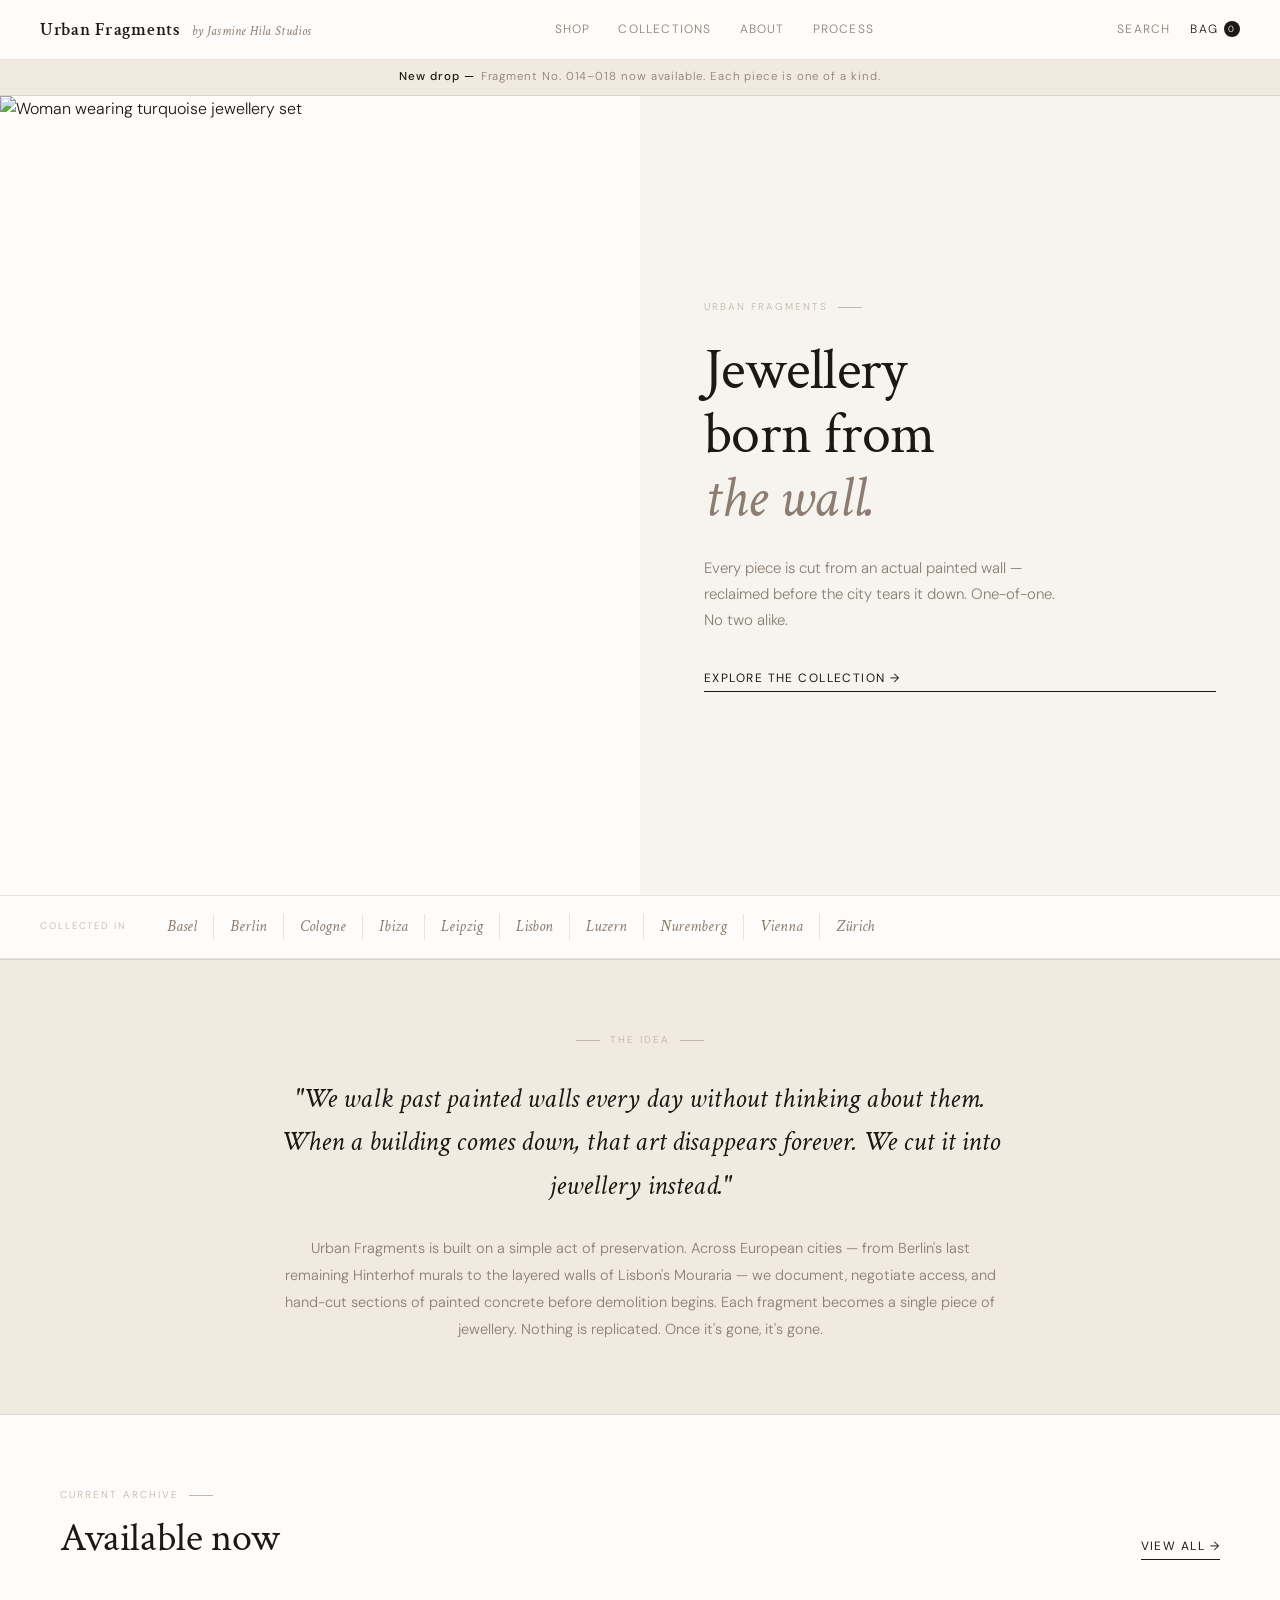
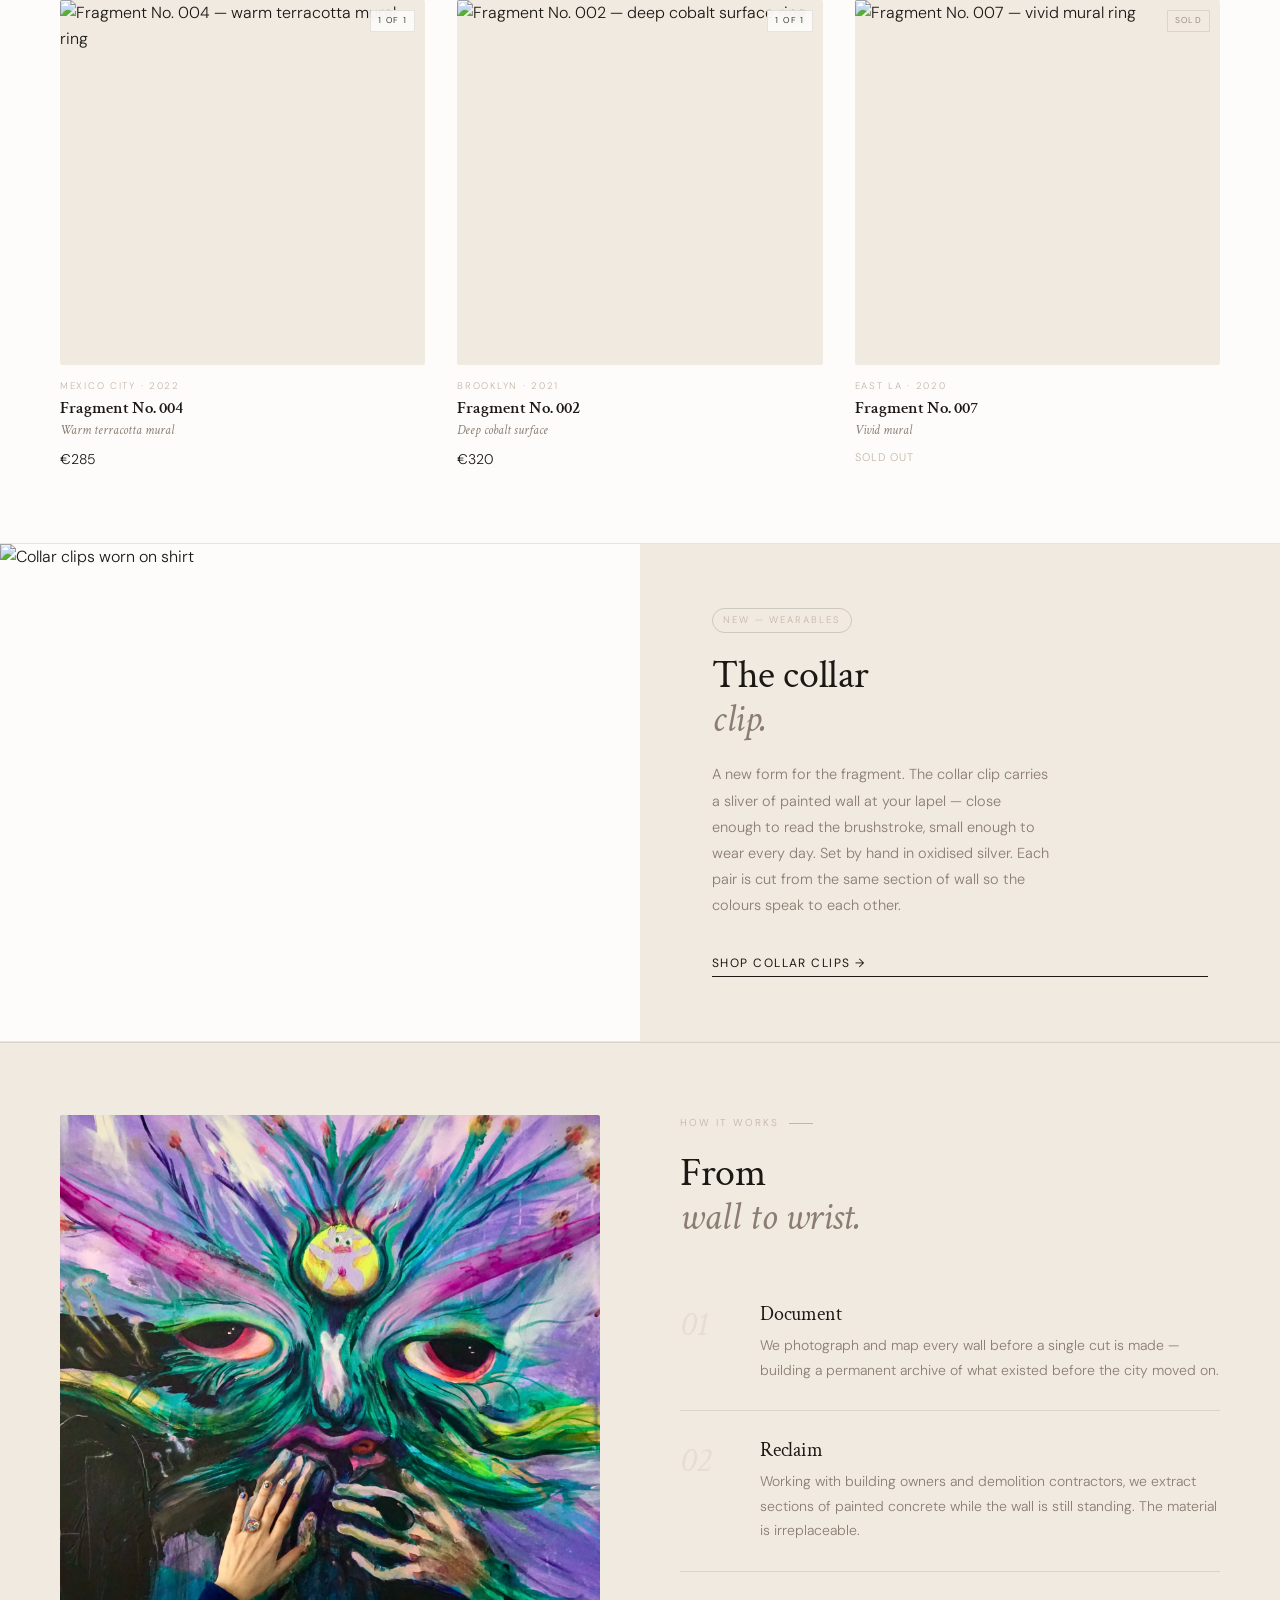
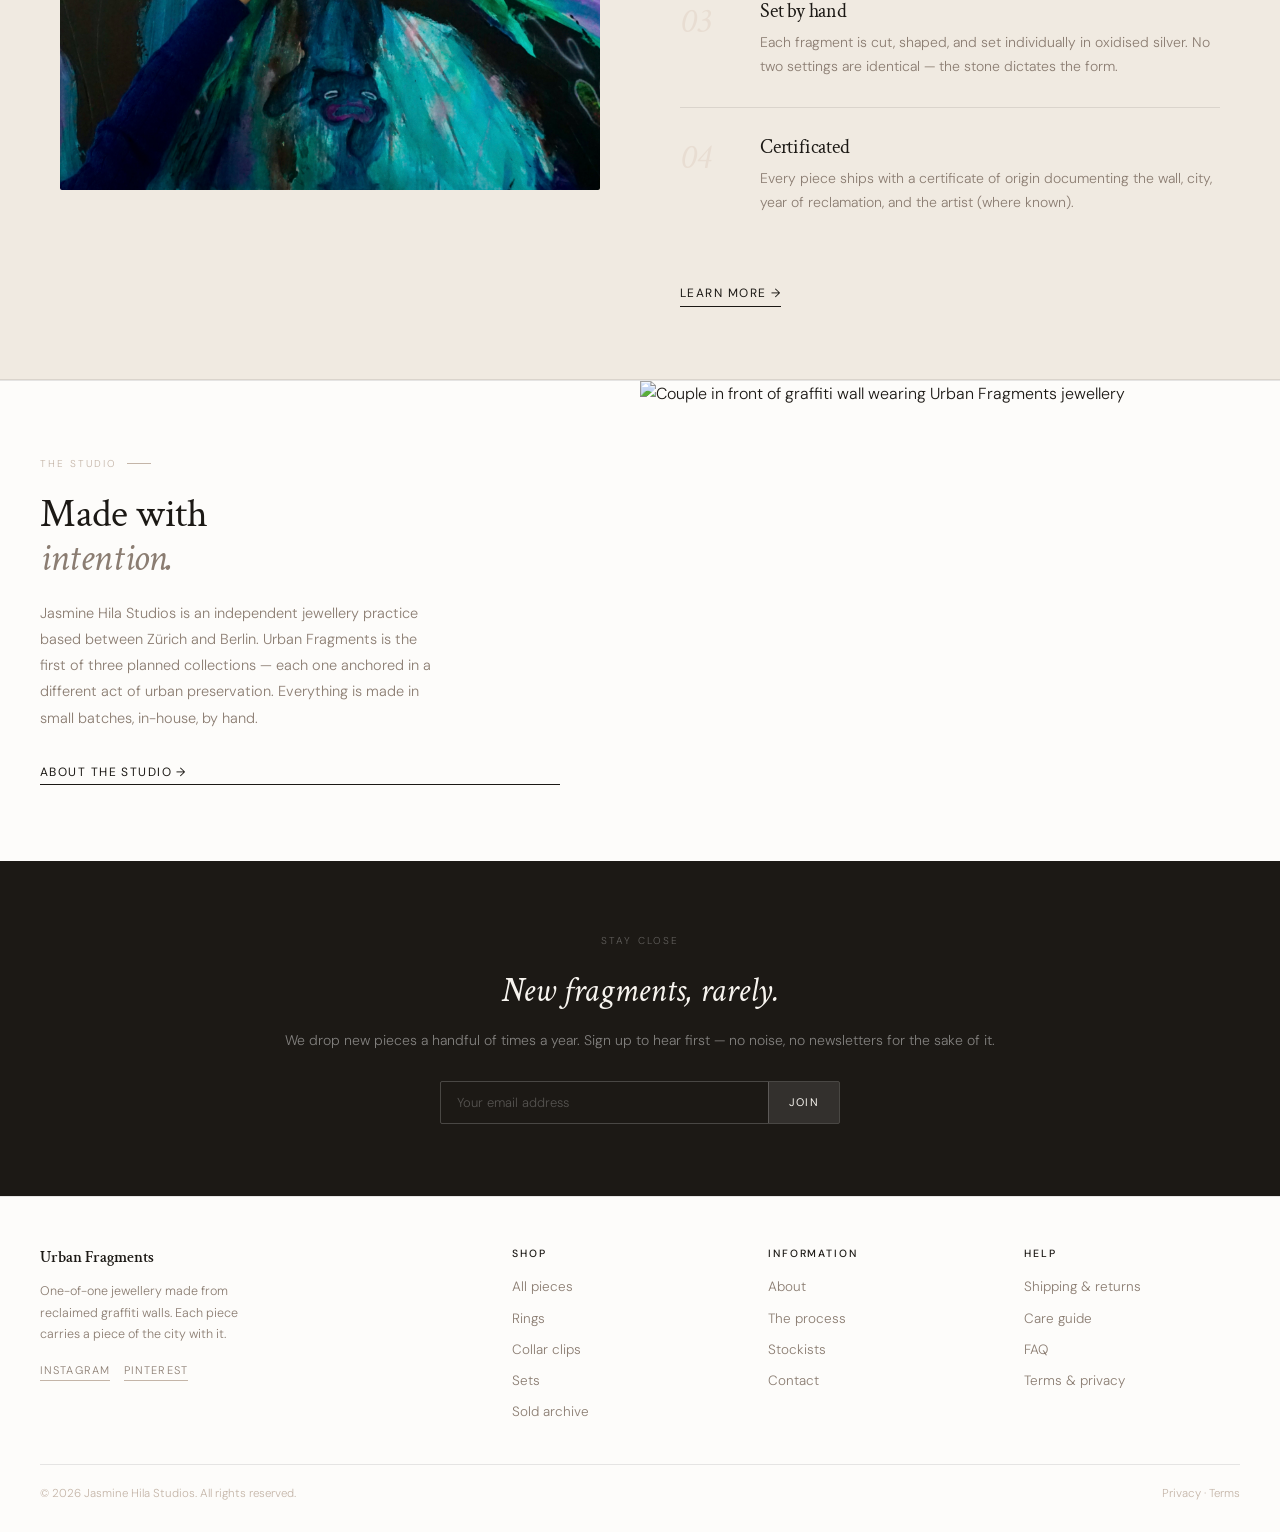
==== designs/index.html @ 94d18bbc "Add Urban Fragments website designs Complete static HTML design mockups for all pages: - index.html " ====
<!DOCTYPE html>
<html lang="en">
<head>
  <meta charset="UTF-8">
  <meta name="viewport" content="width=device-width, initial-scale=1.0">
  <title>Urban Fragments — One-of-one jewellery from reclaimed graffiti walls</title>
  <link rel="stylesheet" href="assets/styles.css">
  <style>
    /* ── HERO: page-specific layout ── */
    .home-hero {
      display: grid;
      grid-template-columns: 1fr 1fr;
      height: calc(100vh - 96px);
      max-height: 800px;
      min-height: 500px;
      border-bottom: 1px solid var(--line);
    }
    .home-hero-img {
      position: relative;
      overflow: hidden;
    }
    .home-hero-img img {
      width: 100%; height: 100%;
      object-fit: cover;
      object-position: center top;
      display: block;
    }
    .home-hero-caption {
      position: absolute;
      bottom: 20px; left: 20px;
      font-size: 10px; letter-spacing: 0.18em; text-transform: uppercase;
      color: rgba(253,252,250,0.7);
      font-family: var(--font-sans);
    }
    .home-hero-text {
      display: flex;
      flex-direction: column;
      justify-content: center;
      padding: 56px 64px;
      background: var(--paper);
    }
    .home-hero-text .label {
      margin-bottom: 24px;
    }
    .home-hero-text h1 {
      margin-bottom: 24px;
    }
    .home-hero-text p {
      font-size: 15px;
      color: var(--stone);
      margin-bottom: 36px;
      max-width: 360px;
      font-weight: 300;
    }

    /* ── FEATURE BANNER ── */
    .feature-banner {
      display: grid;
      grid-template-columns: 1fr 1fr;
      border-top: 1px solid var(--line);
      border-bottom: 1px solid var(--line);
    }
    .feature-banner-img {
      overflow: hidden;
      aspect-ratio: unset;
      min-height: 480px;
    }
    .feature-banner-img img {
      width: 100%; height: 100%;
      object-fit: cover;
      display: block;
      transition: transform 0.6s var(--ease);
    }
    .feature-banner:hover .feature-banner-img img {
      transform: scale(1.03);
    }
    .feature-banner-text {
      display: flex;
      flex-direction: column;
      justify-content: center;
      padding: 64px 72px;
      background: var(--linen);
    }
    .feature-banner-tag {
      font-size: 9.5px; letter-spacing: 0.2em; text-transform: uppercase;
      color: var(--pebble); margin-bottom: 20px;
      display: inline-block;
      border: 1px solid var(--line-md);
      padding: 4px 10px; border-radius: 20px;
      width: fit-content;
    }
    .feature-banner-text h2 {
      margin-bottom: 20px;
    }
    .feature-banner-text p {
      font-size: 14.5px;
      color: var(--stone);
      margin-bottom: 36px;
      line-height: 1.8;
      font-weight: 300;
      max-width: 340px;
    }

    /* ── ABOUT STRIP ── */
    .about-strip {
      display: grid;
      grid-template-columns: 1fr 1fr;
      border-top: 1px solid var(--line);
    }
    .about-strip-text {
      display: flex;
      flex-direction: column;
      justify-content: center;
      padding: 72px 80px 72px 40px;
    }
    .about-strip-text .label {
      margin-bottom: 20px;
    }
    .about-strip-text h2 {
      margin-bottom: 20px;
    }
    .about-strip-text p {
      font-size: 14.5px;
      color: var(--stone);
      line-height: 1.8;
      font-weight: 300;
      margin-bottom: 32px;
      max-width: 400px;
    }
    .about-strip-img {
      overflow: hidden;
    }
    .about-strip-img img {
      width: 100%; height: 100%;
      object-fit: cover;
      display: block;
      min-height: 480px;
    }

    /* ── RESPONSIVE: mobile hero ── */
    @media (max-width: 768px) {
      .home-hero {
        grid-template-columns: 1fr;
        height: auto;
        max-height: none;
        min-height: 0;
      }
      .home-hero-img {
        aspect-ratio: 4 / 3;
        height: auto;
      }
      .home-hero-text {
        padding: 40px 20px;
      }
      .home-hero-text p {
        max-width: 100%;
      }

      .feature-banner {
        grid-template-columns: 1fr;
      }
      .feature-banner-img {
        min-height: 280px;
        aspect-ratio: 4 / 3;
      }
      .feature-banner-text {
        padding: 40px 20px;
      }
      .feature-banner-text p {
        max-width: 100%;
      }

      .about-strip {
        grid-template-columns: 1fr;
      }
      .about-strip-img {
        order: -1;
      }
      .about-strip-img img {
        min-height: 280px;
        aspect-ratio: 4 / 3;
        height: auto;
      }
      .about-strip-text {
        padding: 40px 20px;
      }
      .about-strip-text p {
        max-width: 100%;
      }
    }

    @media (max-width: 1024px) {
      .home-hero-text {
        padding: 40px 40px;
      }
      .feature-banner-text {
        padding: 48px 48px;
      }
      .about-strip-text {
        padding: 56px 48px 56px 24px;
      }
    }
  </style>
</head>
<body>

  <!-- NAV -->
  <nav class="site-nav">
    <a href="index.html" class="nav-logo">Urban Fragments <span>by Jasmine Hila Studios</span></a>
    <ul class="nav-links">
      <li><a href="collections.html">Shop</a></li>
      <li><a href="collections.html">Collections</a></li>
      <li><a href="about.html">About</a></li>
      <li><a href="process.html">Process</a></li>
    </ul>
    <div class="nav-right">
      <a href="#">Search</a>
      <a href="#" class="nav-cart">Bag <span class="cart-count">0</span></a>
    </div>
    <button class="nav-hamburger" aria-label="Menu">
      <span></span><span></span><span></span>
    </button>
  </nav>

  <!-- MOBILE DRAWER -->
  <div class="nav-drawer">
    <a href="collections.html">Shop</a>
    <a href="collections.html">Collections</a>
    <a href="about.html">About</a>
    <a href="process.html">Process</a>
    <a href="contact.html">Contact</a>
    <div class="nav-drawer-sub">
      <a href="#">Search</a>
      <a href="#" class="nav-cart">Bag (0)</a>
    </div>
  </div>

  <!-- ANNOUNCEMENT -->
  <div class="announcement">
    <strong>New drop —</strong> Fragment No. 014–018 now available. Each piece is one of a kind.
  </div>

  <!-- HERO -->
  <section class="home-hero">
    <div class="home-hero-img">
      <img src="assets/img/DSC_4870.jpg" alt="Woman wearing turquoise jewellery set">
      <span class="home-hero-caption">The turquoise set</span>
    </div>
    <div class="home-hero-text">
      <span class="label label-rule">Urban Fragments</span>
      <h1>Jewellery<br>born from<br><em>the wall.</em></h1>
      <p>Every piece is cut from an actual painted wall — reclaimed before the city tears it down. One-of-one. No two alike.</p>
      <a href="collections.html" class="link-underline">Explore the collection →</a>
    </div>
  </section>

  <!-- CITIES STRIP -->
  <div class="cities-strip">
    <span class="cities-strip-label">Collected in</span>
    <div class="cities-strip-items">
      <span>Basel</span>
      <span>Berlin</span>
      <span>Cologne</span>
      <span>Ibiza</span>
      <span>Leipzig</span>
      <span>Lisbon</span>
      <span>Luzern</span>
      <span>Nuremberg</span>
      <span>Vienna</span>
      <span>Zürich</span>
    </div>
  </div>

  <!-- MANIFESTO -->
  <section class="section section-linen">
    <div class="container-sm" style="text-align: center;">
      <span class="label label-rule label-centered" style="justify-content: center; margin-bottom: 28px;">The idea</span>
      <p style="font-family: var(--font-serif); font-size: clamp(20px, 2.5vw, 28px); font-style: italic; color: var(--ink); line-height: 1.55; margin-bottom: 28px;">
        "We walk past painted walls every day without thinking about them. When a building comes down, that art disappears forever. We cut it into jewellery instead."
      </p>
      <p style="font-size: 14.5px; color: var(--stone); font-weight: 300; line-height: 1.85;">
        Urban Fragments is built on a simple act of preservation. Across European cities — from Berlin's last remaining Hinterhof murals to the layered walls of Lisbon's Mouraria — we document, negotiate access, and hand-cut sections of painted concrete before demolition begins. Each fragment becomes a single piece of jewellery. Nothing is replicated. Once it's gone, it's gone.
      </p>
    </div>
  </section>

  <!-- PRODUCTS -->
  <section class="section">
    <div class="container">
      <div style="display: flex; align-items: flex-end; justify-content: space-between; margin-bottom: 40px; flex-wrap: wrap; gap: 16px;">
        <div>
          <span class="label label-rule" style="margin-bottom: 12px;">Current archive</span>
          <h2>Available now</h2>
        </div>
        <a href="collections.html" class="link-underline">View all →</a>
      </div>

      <div class="product-grid-3">

        <!-- Product 1 -->
        <div class="product-card">
          <div class="product-img">
            <img src="assets/img/DSC04308.JPG" alt="Fragment No. 004 — warm terracotta mural ring">
            <span class="product-badge">1 of 1</span>
          </div>
          <div class="product-city">Mexico City · 2022</div>
          <div class="product-name">Fragment No. 004</div>
          <div class="product-type">Warm terracotta mural</div>
          <div class="product-price">€285</div>
        </div>

        <!-- Product 2 -->
        <div class="product-card">
          <div class="product-img">
            <img src="assets/img/DSC04288.JPG" alt="Fragment No. 002 — deep cobalt surface ring">
            <span class="product-badge">1 of 1</span>
          </div>
          <div class="product-city">Brooklyn · 2021</div>
          <div class="product-name">Fragment No. 002</div>
          <div class="product-type">Deep cobalt surface</div>
          <div class="product-price">€320</div>
        </div>

        <!-- Product 3 -->
        <div class="product-card">
          <div class="product-img">
            <img src="assets/img/DSC_5086.jpg" alt="Fragment No. 007 — vivid mural ring">
            <span class="product-badge sold">Sold</span>
          </div>
          <div class="product-city">East LA · 2020</div>
          <div class="product-name">Fragment No. 007</div>
          <div class="product-type">Vivid mural</div>
          <div class="product-price sold">Sold out</div>
        </div>

      </div>
    </div>
  </section>

  <!-- FEATURE BANNER — Collar Clips -->
  <section class="feature-banner">
    <div class="feature-banner-img">
      <img src="assets/img/DSC_4966.jpg" alt="Collar clips worn on shirt">
    </div>
    <div class="feature-banner-text">
      <span class="feature-banner-tag">New — Wearables</span>
      <h2>The collar<br><em>clip.</em></h2>
      <p>A new form for the fragment. The collar clip carries a sliver of painted wall at your lapel — close enough to read the brushstroke, small enough to wear every day. Set by hand in oxidised silver. Each pair is cut from the same section of wall so the colours speak to each other.</p>
      <a href="collections.html" class="link-underline">Shop collar clips →</a>
    </div>
  </section>

  <!-- PROCESS -->
  <section class="section section-linen">
    <div class="container">
      <div class="split-2" style="align-items: start;">

        <div style="position: relative; overflow: hidden; border-radius: var(--radius);">
          <img src="assets/img/DSC04628.JPG" alt="Hands against psychedelic mural" style="width: 100%; aspect-ratio: 4/5; object-fit: cover; display: block;">
        </div>

        <div>
          <span class="label label-rule" style="margin-bottom: 20px;">How it works</span>
          <h2 style="margin-bottom: 36px;">From<br><em>wall to wrist.</em></h2>

          <div class="process-steps">

            <div class="process-step">
              <div class="step-number">01</div>
              <div class="step-content">
                <h3>Document</h3>
                <p>We photograph and map every wall before a single cut is made — building a permanent archive of what existed before the city moved on.</p>
              </div>
            </div>

            <div class="process-step">
              <div class="step-number">02</div>
              <div class="step-content">
                <h3>Reclaim</h3>
                <p>Working with building owners and demolition contractors, we extract sections of painted concrete while the wall is still standing. The material is irreplaceable.</p>
              </div>
            </div>

            <div class="process-step">
              <div class="step-number">03</div>
              <div class="step-content">
                <h3>Set by hand</h3>
                <p>Each fragment is cut, shaped, and set individually in oxidised silver. No two settings are identical — the stone dictates the form.</p>
              </div>
            </div>

            <div class="process-step">
              <div class="step-number">04</div>
              <div class="step-content">
                <h3>Certificated</h3>
                <p>Every piece ships with a certificate of origin documenting the wall, city, year of reclamation, and the artist (where known).</p>
              </div>
            </div>

          </div>

          <div style="margin-top: 36px;">
            <a href="process.html" class="link-underline">Learn more →</a>
          </div>
        </div>

      </div>
    </div>
  </section>

  <!-- ABOUT STRIP -->
  <section class="about-strip">
    <div class="about-strip-text">
      <span class="label label-rule" style="margin-bottom: 20px;">The studio</span>
      <h2>Made with<br><em>intention.</em></h2>
      <p>Jasmine Hila Studios is an independent jewellery practice based between Zürich and Berlin. Urban Fragments is the first of three planned collections — each one anchored in a different act of urban preservation. Everything is made in small batches, in-house, by hand.</p>
      <a href="about.html" class="link-underline">About the studio →</a>
    </div>
    <div class="about-strip-img">
      <img src="assets/img/DSC_4961.jpg" alt="Couple in front of graffiti wall wearing Urban Fragments jewellery">
    </div>
  </section>

  <!-- NEWSLETTER -->
  <section class="newsletter-section">
    <div class="newsletter-label">Stay close</div>
    <div class="newsletter-title">New fragments, rarely.</div>
    <p class="newsletter-body">We drop new pieces a handful of times a year. Sign up to hear first — no noise, no newsletters for the sake of it.</p>
    <form class="newsletter-form" onsubmit="return false;">
      <input class="newsletter-input" type="email" placeholder="Your email address">
      <button class="newsletter-submit" type="submit">Join</button>
    </form>
  </section>

  <!-- FOOTER -->
  <footer class="site-footer">
    <div class="footer-grid">

      <div>
        <div class="footer-brand-name">Urban Fragments</div>
        <p class="footer-brand-desc">One-of-one jewellery made from reclaimed graffiti walls. Each piece carries a piece of the city with it.</p>
        <div class="footer-social">
          <a href="#">Instagram</a>
          <a href="#">Pinterest</a>
        </div>
      </div>

      <div>
        <div class="footer-col-title">Shop</div>
        <div class="footer-links">
          <a href="collections.html">All pieces</a>
          <a href="collections.html">Rings</a>
          <a href="collections.html">Collar clips</a>
          <a href="collections.html">Sets</a>
          <a href="collections.html">Sold archive</a>
        </div>
      </div>

      <div>
        <div class="footer-col-title">Information</div>
        <div class="footer-links">
          <a href="about.html">About</a>
          <a href="process.html">The process</a>
          <a href="contact.html">Stockists</a>
          <a href="contact.html">Contact</a>
        </div>
      </div>

      <div>
        <div class="footer-col-title">Help</div>
        <div class="footer-links">
          <a href="shipping.html">Shipping &amp; returns</a>
          <a href="#">Care guide</a>
          <a href="faq.html">FAQ</a>
          <a href="terms.html">Terms &amp; privacy</a>
        </div>
      </div>

    </div>

    <div class="footer-bottom">
      <span>© 2026 Jasmine Hila Studios. All rights reserved.</span>
      <span>
        <a href="terms.html">Privacy</a> · <a href="terms.html">Terms</a>
      </span>
    </div>
  </footer>

  <script src="assets/nav.js"></script>
</body>
</html>
---- designs/assets/styles.css ----
/* ============================================================
   URBAN FRAGMENTS — Shared Design System
   Inspired by jsceramics.nz · Jasmine Hila Studios · 2026
   ============================================================ */

@import url('https://fonts.googleapis.com/css2?family=Crimson+Text:ital,wght@0,400;0,600;1,400;1,600&family=DM+Sans:opsz,wght@9..40,300;9..40,400;9..40,500&display=swap');

/* ── RESET ── */
*, *::before, *::after { box-sizing: border-box; margin: 0; padding: 0; }
img { display: block; max-width: 100%; }
a { color: inherit; text-decoration: none; }
ul { list-style: none; }
button { cursor: pointer; font-family: inherit; }

/* ── TOKENS ── */
:root {
  --ink:    #1C1915;
  --stone:  #8B7D72;
  --pebble: #C4B5A8;
  --sand:   #E8DDD2;
  --linen:  #F0EAE1;
  --paper:  #F7F4EF;
  --white:  #FDFCFA;
  --line:   rgba(28,25,21,0.10);
  --line-md: rgba(28,25,21,0.16);

  --font-serif: 'Crimson Text', Georgia, 'Times New Roman', serif;
  --font-sans:  'DM Sans', -apple-system, BlinkMacSystemFont, sans-serif;

  --nav-h:  60px;
  --anno-h: 36px;
  --radius: 2px;

  --ease: cubic-bezier(0.25, 0.1, 0.25, 1);
}

/* ── BASE ── */
html { font-size: 16px; scroll-behavior: smooth; }
body {
  font-family: var(--font-sans);
  background: var(--white);
  color: var(--ink);
  font-weight: 300;
  line-height: 1.65;
  -webkit-font-smoothing: antialiased;
}

/* ── TYPOGRAPHY ── */
.serif       { font-family: var(--font-serif); }
.label       { font-size: 10px; letter-spacing: 0.2em; text-transform: uppercase; color: var(--pebble); }
.label-rule  { display: flex; align-items: center; gap: 10px; }
.label-rule::after { content: ''; display: block; width: 24px; height: 1px; background: var(--pebble); }
.label-centered { justify-content: center; }
.label-centered::before, .label-centered::after { content: ''; display: block; width: 24px; height: 1px; background: var(--pebble); }

h1, h2, h3 { font-family: var(--font-serif); font-weight: 400; line-height: 1.1; letter-spacing: -0.01em; }
h1 { font-size: clamp(36px, 5vw, 58px); }
h2 { font-size: clamp(26px, 3.5vw, 40px); }
h3 { font-size: clamp(18px, 2.5vw, 26px); }

em { font-style: italic; color: var(--stone); }

p { line-height: 1.75; }

/* ── LINKS & BUTTONS ── */
.link-underline {
  display: inline-flex; align-items: center; gap: 8px;
  font-size: 12px; letter-spacing: 0.12em; text-transform: uppercase;
  color: var(--ink); border-bottom: 1px solid var(--ink);
  padding-bottom: 2px; font-weight: 400;
  transition: color 0.2s var(--ease), border-color 0.2s var(--ease);
}
.link-underline:hover { color: var(--stone); border-color: var(--stone); }

.btn-primary {
  display: inline-flex; align-items: center; justify-content: center; gap: 8px;
  background: var(--ink); color: var(--white);
  font-family: var(--font-sans); font-size: 12px;
  letter-spacing: 0.12em; text-transform: uppercase; font-weight: 400;
  padding: 14px 28px; border: none; border-radius: var(--radius);
  transition: background 0.2s var(--ease);
  width: 100%;
}
.btn-primary:hover { background: #2e2b26; }

.btn-outline {
  display: inline-flex; align-items: center; justify-content: center; gap: 8px;
  background: transparent; color: var(--ink);
  font-family: var(--font-sans); font-size: 12px;
  letter-spacing: 0.12em; text-transform: uppercase; font-weight: 400;
  padding: 13px 28px; border: 1px solid var(--ink); border-radius: var(--radius);
  transition: all 0.2s var(--ease);
}
.btn-outline:hover { background: var(--ink); color: var(--white); }

.btn-light {
  display: inline-flex; align-items: center; justify-content: center; gap: 8px;
  background: var(--white); color: var(--ink);
  font-family: var(--font-sans); font-size: 12px;
  letter-spacing: 0.12em; text-transform: uppercase; font-weight: 500;
  padding: 13px 28px; border: none; border-radius: var(--radius);
  transition: background 0.2s var(--ease);
}
.btn-light:hover { background: var(--linen); }

/* ── ANNOUNCEMENT BAR ── */
.announcement {
  background: var(--linen);
  border-bottom: 1px solid var(--line);
  text-align: center;
  padding: 9px 16px;
  font-size: 11.5px;
  letter-spacing: 0.08em;
  color: var(--stone);
  height: var(--anno-h);
  display: flex; align-items: center; justify-content: center; gap: 6px;
}
.announcement strong { color: var(--ink); font-weight: 500; }

/* ── NAVIGATION ── */
.site-nav {
  position: sticky;
  top: 0;
  z-index: 200;
  background: var(--white);
  border-bottom: 1px solid var(--line);
  height: var(--nav-h);
  padding: 0 40px;
  display: flex;
  align-items: center;
  justify-content: space-between;
}
.nav-logo {
  font-family: var(--font-serif);
  font-size: 18px;
  font-weight: 600;
  letter-spacing: 0.04em;
  color: var(--ink);
  flex-shrink: 0;
  line-height: 1;
}
.nav-logo span {
  font-weight: 400; font-style: italic;
  color: var(--stone); font-size: 13px;
  margin-left: 6px; letter-spacing: 0.03em;
}
.nav-links {
  display: flex; gap: 28px;
  font-size: 12px; letter-spacing: 0.1em; text-transform: uppercase;
  color: var(--stone);
}
.nav-links a { color: var(--stone); transition: color 0.15s; }
.nav-links a:hover, .nav-links a.active { color: var(--ink); }
.nav-right {
  display: flex; align-items: center; gap: 20px;
  font-size: 12px; letter-spacing: 0.1em; text-transform: uppercase;
  color: var(--stone); flex-shrink: 0;
}
.nav-cart { display: flex; align-items: center; gap: 6px; color: var(--ink); }
.cart-count {
  background: var(--ink); color: var(--white);
  font-size: 9px; width: 16px; height: 16px;
  border-radius: 50%; display: flex; align-items: center; justify-content: center;
}
.nav-hamburger {
  display: none; flex-direction: column; gap: 5px;
  background: none; border: none; padding: 4px;
  cursor: pointer;
}
.nav-hamburger span {
  display: block; width: 22px; height: 1.5px;
  background: var(--ink); border-radius: 1px;
  transition: all 0.2s var(--ease);
}
.nav-hamburger.open span:nth-child(1) { transform: translateY(6.5px) rotate(45deg); }
.nav-hamburger.open span:nth-child(2) { opacity: 0; }
.nav-hamburger.open span:nth-child(3) { transform: translateY(-6.5px) rotate(-45deg); }

/* Mobile nav drawer */
.nav-drawer {
  display: none;
  position: fixed;
  top: var(--nav-h);
  left: 0; right: 0;
  background: var(--white);
  border-bottom: 1px solid var(--line);
  z-index: 199;
  padding: 24px 24px 32px;
}
.nav-drawer.open { display: flex; flex-direction: column; gap: 0; }
.nav-drawer a {
  display: block;
  font-size: 22px; font-family: var(--font-serif);
  color: var(--ink); padding: 12px 0;
  border-bottom: 1px solid var(--line);
}
.nav-drawer a:last-child { border-bottom: none; }
.nav-drawer-sub {
  display: flex; gap: 20px; padding-top: 20px;
  font-size: 11px; letter-spacing: 0.12em; text-transform: uppercase; color: var(--stone);
}

/* ── FOOTER ── */
.site-footer {
  background: var(--white);
  border-top: 1px solid var(--line);
  padding: 48px 40px 28px;
}
.footer-grid {
  display: grid;
  grid-template-columns: 2fr 1fr 1fr 1fr;
  gap: 40px;
  margin-bottom: 40px;
}
.footer-brand-name {
  font-family: var(--font-serif); font-size: 16px; font-weight: 600;
  color: var(--ink); margin-bottom: 10px;
}
.footer-brand-desc {
  font-size: 12.5px; color: var(--stone); line-height: 1.7;
  font-weight: 300; max-width: 220px; margin-bottom: 16px;
}
.footer-social { display: flex; gap: 14px; }
.footer-social a {
  font-size: 11px; letter-spacing: 0.1em; text-transform: uppercase;
  color: var(--stone); border-bottom: 1px solid var(--pebble); padding-bottom: 1px;
}
.footer-col-title {
  font-size: 10.5px; letter-spacing: 0.18em; text-transform: uppercase;
  color: var(--ink); font-weight: 500; margin-bottom: 14px;
}
.footer-links { display: flex; flex-direction: column; gap: 9px; }
.footer-links a { font-size: 13.5px; color: var(--stone); font-weight: 300; }
.footer-links a:hover { color: var(--ink); }
.footer-bottom {
  border-top: 1px solid var(--line); padding-top: 20px;
  display: flex; justify-content: space-between; flex-wrap: wrap; gap: 8px;
  font-size: 11.5px; color: var(--pebble);
}
.footer-bottom a { color: var(--pebble); }

/* ── PRODUCT CARDS ── */
.product-card { cursor: pointer; }
.product-img {
  aspect-ratio: 1 / 1;
  background: var(--linen);
  border-radius: var(--radius);
  margin-bottom: 14px;
  position: relative; overflow: hidden;
}
.product-img img {
  width: 100%; height: 100%;
  object-fit: cover; object-position: center;
  transition: transform 0.5s var(--ease);
}
.product-card:hover .product-img img { transform: scale(1.04); }
.product-badge {
  position: absolute; top: 10px; right: 10px;
  font-size: 8.5px; letter-spacing: 0.16em; text-transform: uppercase;
  color: var(--ink); background: rgba(253,252,250,0.9);
  padding: 3px 7px; border-radius: 1px; border: 1px solid var(--line);
  backdrop-filter: blur(4px);
}
.product-badge.sold { color: var(--stone); background: rgba(240,234,225,0.9); }
.product-city {
  font-size: 9.5px; letter-spacing: 0.18em; text-transform: uppercase;
  color: var(--pebble); margin-bottom: 3px;
}
.product-name {
  font-family: var(--font-serif); font-size: 17px; font-weight: 600;
  color: var(--ink); margin-bottom: 2px; line-height: 1.2;
}
.product-type {
  font-family: var(--font-serif); font-size: 13px;
  font-style: italic; color: var(--stone); margin-bottom: 6px;
}
.product-price { font-size: 14px; color: var(--ink); }
.product-price.sold {
  font-size: 11px; color: var(--pebble);
  letter-spacing: 0.1em; text-transform: uppercase;
}

/* Colour placeholder gradients */
.ph-blue-cobalt   { background: linear-gradient(135deg, #8aaed0 0%, #6390b8 100%); }
.ph-orange-red    { background: linear-gradient(135deg, #d4956e 0%, #c07050 100%); }
.ph-pink-blue     { background: linear-gradient(135deg, #c4a8c0 0%, #8899c0 100%); }
.ph-green-pastels { background: linear-gradient(135deg, #a8c0a0 0%, #c0b8a8 100%); }
.ph-blue-yellow   { background: linear-gradient(135deg, #8ab0d0 0%, #d0c080 100%); }
.ph-turquoise     { background: linear-gradient(135deg, #80c0c0 0%, #60a8b0 100%); }
.ph-violet-orange { background: linear-gradient(135deg, #b090c8 0%, #d0a060 100%); }
.ph-brown-orange  { background: linear-gradient(135deg, #c0906a 0%, #b07850 100%); }
.ph-beige-pink    { background: linear-gradient(135deg, #d8c8b8 0%, #c8a8a8 100%); }
.ph-gold-blue     { background: linear-gradient(135deg, #d0b870 0%, #8090b8 100%); }

/* ── SECTION UTILITIES ── */
.section      { padding: 72px 40px; }
.section-sm   { padding: 48px 40px; }
.section-lg   { padding: 96px 40px; }
.section-linen  { background: var(--linen); border-top: 1px solid var(--line); border-bottom: 1px solid var(--line); }
.section-paper  { background: var(--paper); }
.section-ink    { background: var(--ink); }
.container    { max-width: 1160px; margin: 0 auto; }
.container-sm { max-width: 720px; margin: 0 auto; }

.split-2 { display: grid; grid-template-columns: 1fr 1fr; gap: 80px; align-items: center; }
.split-3 { display: grid; grid-template-columns: repeat(3, 1fr); gap: 40px; }

.product-grid-4 { display: grid; grid-template-columns: repeat(4, 1fr); gap: 28px; }
.product-grid-3 { display: grid; grid-template-columns: repeat(3, 1fr); gap: 32px; }

.divider { border: none; border-top: 1px solid var(--line); margin: 32px 0; }

/* ── CITIES STRIP ── */
.cities-strip {
  border-bottom: 1px solid var(--line);
  padding: 18px 40px;
  background: var(--white);
  display: flex; align-items: center; gap: 0; overflow-x: auto;
  scrollbar-width: none;
}
.cities-strip::-webkit-scrollbar { display: none; }
.cities-strip-label {
  font-size: 9.5px; letter-spacing: 0.2em; text-transform: uppercase;
  color: var(--pebble); margin-right: 24px; flex-shrink: 0;
}
.cities-strip-items { display: flex; flex-wrap: nowrap; }
.cities-strip-items span {
  font-family: var(--font-serif); font-size: 16px; font-style: italic;
  color: var(--stone); padding: 0 16px; border-right: 1px solid var(--line);
  white-space: nowrap;
}
.cities-strip-items span:last-child { border-right: none; }

/* ── BREADCRUMB ── */
.breadcrumb {
  padding: 12px 40px; border-bottom: 1px solid var(--line);
  font-size: 11.5px; color: var(--pebble); letter-spacing: 0.04em;
  display: flex; align-items: center; gap: 8px;
}
.breadcrumb a { color: var(--pebble); }
.breadcrumb a:hover { color: var(--stone); }
.breadcrumb-sep { font-size: 10px; color: var(--pebble); opacity: 0.5; }

/* ── PAGE HERO (text-only) ── */
.page-hero {
  padding: 64px 40px 56px;
  background: var(--linen);
  border-bottom: 1px solid var(--line);
  text-align: center;
}
.page-hero .label { justify-content: center; margin-bottom: 14px; }
.page-hero h1 { font-size: clamp(32px, 4vw, 52px); margin-bottom: 14px; }
.page-hero p { font-size: 15px; color: var(--stone); max-width: 540px; margin: 0 auto; }

/* ── ACCORDION / FAQ ── */
.accordion-item { border-bottom: 1px solid var(--line); }
.accordion-trigger {
  width: 100%; background: none; border: none; padding: 20px 0;
  display: flex; justify-content: space-between; align-items: center;
  font-family: var(--font-serif); font-size: 19px; font-weight: 600;
  color: var(--ink); text-align: left; cursor: pointer;
}
.accordion-trigger:hover { color: var(--stone); }
.accordion-icon {
  font-size: 20px; color: var(--pebble); flex-shrink: 0;
  transition: transform 0.2s var(--ease);
  line-height: 1; font-family: var(--font-sans); font-weight: 300;
}
.accordion-item.open .accordion-icon { transform: rotate(45deg); }
.accordion-body {
  max-height: 0; overflow: hidden;
  transition: max-height 0.3s var(--ease), padding 0.2s;
}
.accordion-item.open .accordion-body { max-height: 600px; }
.accordion-body-inner {
  padding-bottom: 20px;
  font-size: 15px; color: var(--stone); line-height: 1.8; font-weight: 300;
}
.accordion-body-inner a { color: var(--ink); border-bottom: 1px solid var(--line); }

/* ── CONTACT FORM ── */
.form-field { margin-bottom: 20px; }
.form-label {
  display: block; font-size: 10.5px; letter-spacing: 0.18em;
  text-transform: uppercase; color: var(--stone); margin-bottom: 7px;
}
.form-input, .form-select, .form-textarea {
  width: 100%; background: var(--white);
  border: 1px solid var(--line-md); border-radius: var(--radius);
  padding: 12px 14px; font-family: var(--font-sans); font-size: 14px;
  color: var(--ink); font-weight: 300;
  transition: border-color 0.15s;
  outline: none;
}
.form-input:focus, .form-select:focus, .form-textarea:focus {
  border-color: var(--pebble);
}
.form-input::placeholder, .form-textarea::placeholder { color: var(--pebble); }
.form-textarea { resize: vertical; min-height: 120px; }
.form-select { appearance: none; background-image: url("data:image/svg+xml,%3Csvg xmlns='http://www.w3.org/2000/svg' width='12' height='8' viewBox='0 0 12 8'%3E%3Cpath d='M1 1l5 5 5-5' stroke='%23C4B5A8' stroke-width='1.5' fill='none'/%3E%3C/svg%3E"); background-repeat: no-repeat; background-position: right 14px center; padding-right: 36px; }

/* ── PROCESS STEPS ── */
.process-steps { display: flex; flex-direction: column; gap: 0; }
.process-step {
  display: grid; grid-template-columns: 56px 1fr;
  gap: 24px; align-items: start;
  padding: 28px 0; border-bottom: 1px solid var(--line);
}
.process-step:last-child { border-bottom: none; }
.step-number {
  font-family: var(--font-serif); font-size: 36px; font-weight: 400;
  font-style: italic; color: var(--sand); line-height: 1;
  padding-top: 4px;
}
.step-content h3 { font-size: 20px; margin-bottom: 8px; }
.step-content p { font-size: 14px; color: var(--stone); font-weight: 300; line-height: 1.75; }

/* ── POLICY PAGES ── */
.policy-body h2 {
  font-family: var(--font-serif); font-size: 24px; font-weight: 600;
  color: var(--ink); margin-top: 40px; margin-bottom: 12px;
}
.policy-body h2:first-child { margin-top: 0; }
.policy-body p {
  font-size: 14.5px; color: var(--stone); line-height: 1.8;
  margin-bottom: 16px; font-weight: 300;
}
.policy-body ul {
  list-style: disc; padding-left: 20px; margin-bottom: 16px;
}
.policy-body ul li {
  font-size: 14.5px; color: var(--stone); line-height: 1.8;
  margin-bottom: 6px; font-weight: 300;
}
.policy-body a { color: var(--ink); border-bottom: 1px solid var(--line); }
.policy-toc {
  background: var(--linen); border-radius: var(--radius);
  padding: 24px 28px; margin-bottom: 40px;
}
.policy-toc h3 {
  font-size: 11px; letter-spacing: 0.18em; text-transform: uppercase;
  color: var(--stone); margin-bottom: 12px; font-family: var(--font-sans); font-weight: 500;
}
.policy-toc ul { list-style: none; padding: 0; }
.policy-toc ul li { margin-bottom: 6px; }
.policy-toc ul li a {
  font-size: 14px; color: var(--stone); font-family: var(--font-serif);
  font-style: italic;
}
.policy-toc ul li a:hover { color: var(--ink); }

/* ── FILTER BAR ── */
.filter-bar {
  position: sticky; top: var(--nav-h); z-index: 100;
  background: var(--white); border-bottom: 1px solid var(--line);
  padding: 12px 40px; display: flex; align-items: center;
  gap: 24px; overflow-x: auto; scrollbar-width: none;
}
.filter-bar::-webkit-scrollbar { display: none; }
.filter-group { display: flex; align-items: center; gap: 6px; flex-shrink: 0; }
.filter-label-sm {
  font-size: 9.5px; letter-spacing: 0.18em; text-transform: uppercase;
  color: var(--pebble); margin-right: 4px; white-space: nowrap;
}
.filter-pill {
  font-size: 11px; letter-spacing: 0.08em; text-transform: uppercase;
  color: var(--stone); background: none; border: 1px solid var(--line-md);
  padding: 5px 12px; border-radius: 20px; cursor: pointer; white-space: nowrap;
  transition: all 0.15s;
}
.filter-pill:hover, .filter-pill.active {
  background: var(--ink); color: var(--white); border-color: var(--ink);
}
.filter-sep { width: 1px; height: 20px; background: var(--line-md); flex-shrink: 0; }

/* ── NEWSLETTER SECTION ── */
.newsletter-section {
  background: var(--ink); padding: 72px 40px; text-align: center;
}
.newsletter-label { font-size: 10px; letter-spacing: 0.22em; text-transform: uppercase; color: rgba(255,255,255,0.3); margin-bottom: 14px; }
.newsletter-title { font-family: var(--font-serif); font-size: clamp(24px, 3vw, 34px); font-style: italic; color: var(--paper); margin-bottom: 10px; }
.newsletter-body { font-size: 14px; color: rgba(255,255,255,0.45); margin-bottom: 28px; line-height: 1.7; font-weight: 300; }
.newsletter-form { display: inline-flex; border: 1px solid rgba(255,255,255,0.2); border-radius: var(--radius); overflow: hidden; max-width: 400px; width: 100%; }
.newsletter-input { flex: 1; background: transparent; border: none; outline: none; padding: 12px 16px; font-family: var(--font-sans); font-size: 13px; color: var(--paper); font-weight: 300; }
.newsletter-input::placeholder { color: rgba(255,255,255,0.25); }
.newsletter-submit { background: rgba(255,255,255,0.1); border: none; border-left: 1px solid rgba(255,255,255,0.2); padding: 12px 20px; font-family: var(--font-sans); font-size: 11px; letter-spacing: 0.12em; text-transform: uppercase; color: var(--paper); }
.newsletter-submit:hover { background: rgba(255,255,255,0.18); }

/* ═══════════════════════════════════════════════════════════
   RESPONSIVE BREAKPOINTS
   ═══════════════════════════════════════════════════════════ */

/* ── TABLET (≤ 1024px) ── */
@media (max-width: 1024px) {
  .site-nav { padding: 0 24px; }
  .section, .section-lg { padding: 64px 24px; }
  .section-sm { padding: 40px 24px; }
  .cities-strip { padding: 16px 24px; }
  .breadcrumb { padding: 12px 24px; }
  .page-hero { padding: 52px 24px 44px; }
  .filter-bar { padding: 12px 24px; }
  .newsletter-section { padding: 64px 24px; }

  .product-grid-4 { grid-template-columns: repeat(3, 1fr); gap: 20px; }
  .split-2 { gap: 48px; }

  .footer-grid { grid-template-columns: 1fr 1fr; gap: 32px; }
  .site-footer { padding: 40px 24px 24px; }
}

/* ── MOBILE (≤ 768px) ── */
@media (max-width: 768px) {
  :root { --nav-h: 56px; --anno-h: 32px; }

  /* Nav */
  .site-nav { padding: 0 20px; }
  .nav-links { display: none; }
  .nav-right > *:not(.nav-cart) { display: none; }
  .nav-hamburger { display: flex; }

  /* Sections */
  .section, .section-lg { padding: 48px 20px; }
  .section-sm { padding: 32px 20px; }
  .page-hero { padding: 40px 20px 36px; text-align: left; }
  .cities-strip { padding: 14px 20px; }
  .breadcrumb { padding: 10px 20px; }
  .filter-bar { padding: 10px 20px; gap: 8px; }
  .newsletter-section { padding: 56px 20px; }

  /* Grids */
  .product-grid-4, .product-grid-3 { grid-template-columns: repeat(2, 1fr); gap: 16px; }
  .split-2 { grid-template-columns: 1fr; gap: 32px; }
  .split-3 { grid-template-columns: 1fr; gap: 24px; }

  /* Footer */
  .site-footer { padding: 36px 20px 24px; }
  .footer-grid { grid-template-columns: 1fr 1fr; gap: 28px; }
  .footer-brand-desc { max-width: 100%; }
  .footer-bottom { flex-direction: column; gap: 6px; }

  /* Process steps */
  .process-step { grid-template-columns: 44px 1fr; gap: 16px; }
  .step-number { font-size: 28px; }

  /* Product badge */
  .product-badge { font-size: 8px; padding: 2px 6px; }
}

/* ── SMALL MOBILE (≤ 480px) ── */
@media (max-width: 480px) {
  .nav-logo span { display: none; }
  .footer-grid { grid-template-columns: 1fr; gap: 24px; }
  .newsletter-form { flex-direction: column; }
  .newsletter-input { padding: 12px 16px; }
  .newsletter-submit { border-left: none; border-top: 1px solid rgba(255,255,255,0.2); padding: 12px 16px; }
  .cities-strip-items span { padding: 0 12px; font-size: 14px; }
}

/* ── NAV SCRIPT HELPERS ── */
.sr-only { position: absolute; width: 1px; height: 1px; padding: 0; margin: -1px; overflow: hidden; clip: rect(0,0,0,0); white-space: nowrap; border-width: 0; }
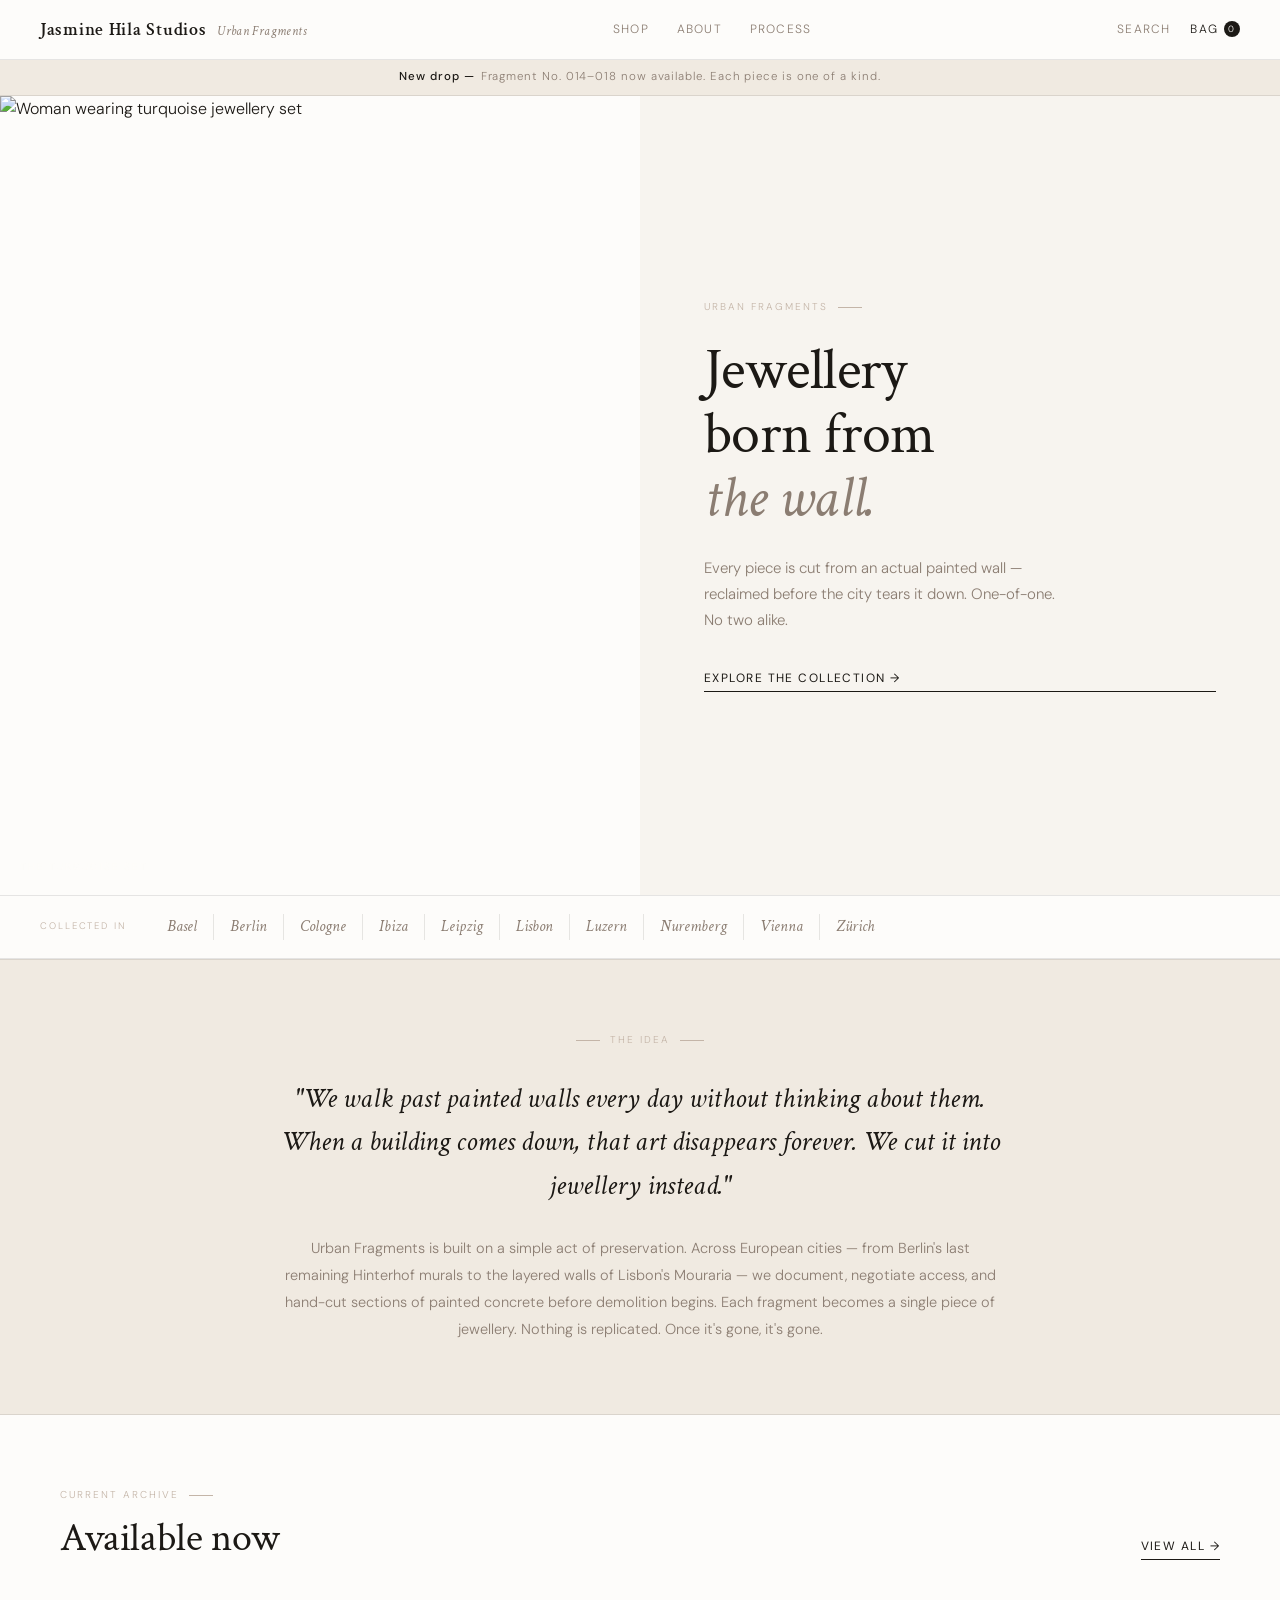
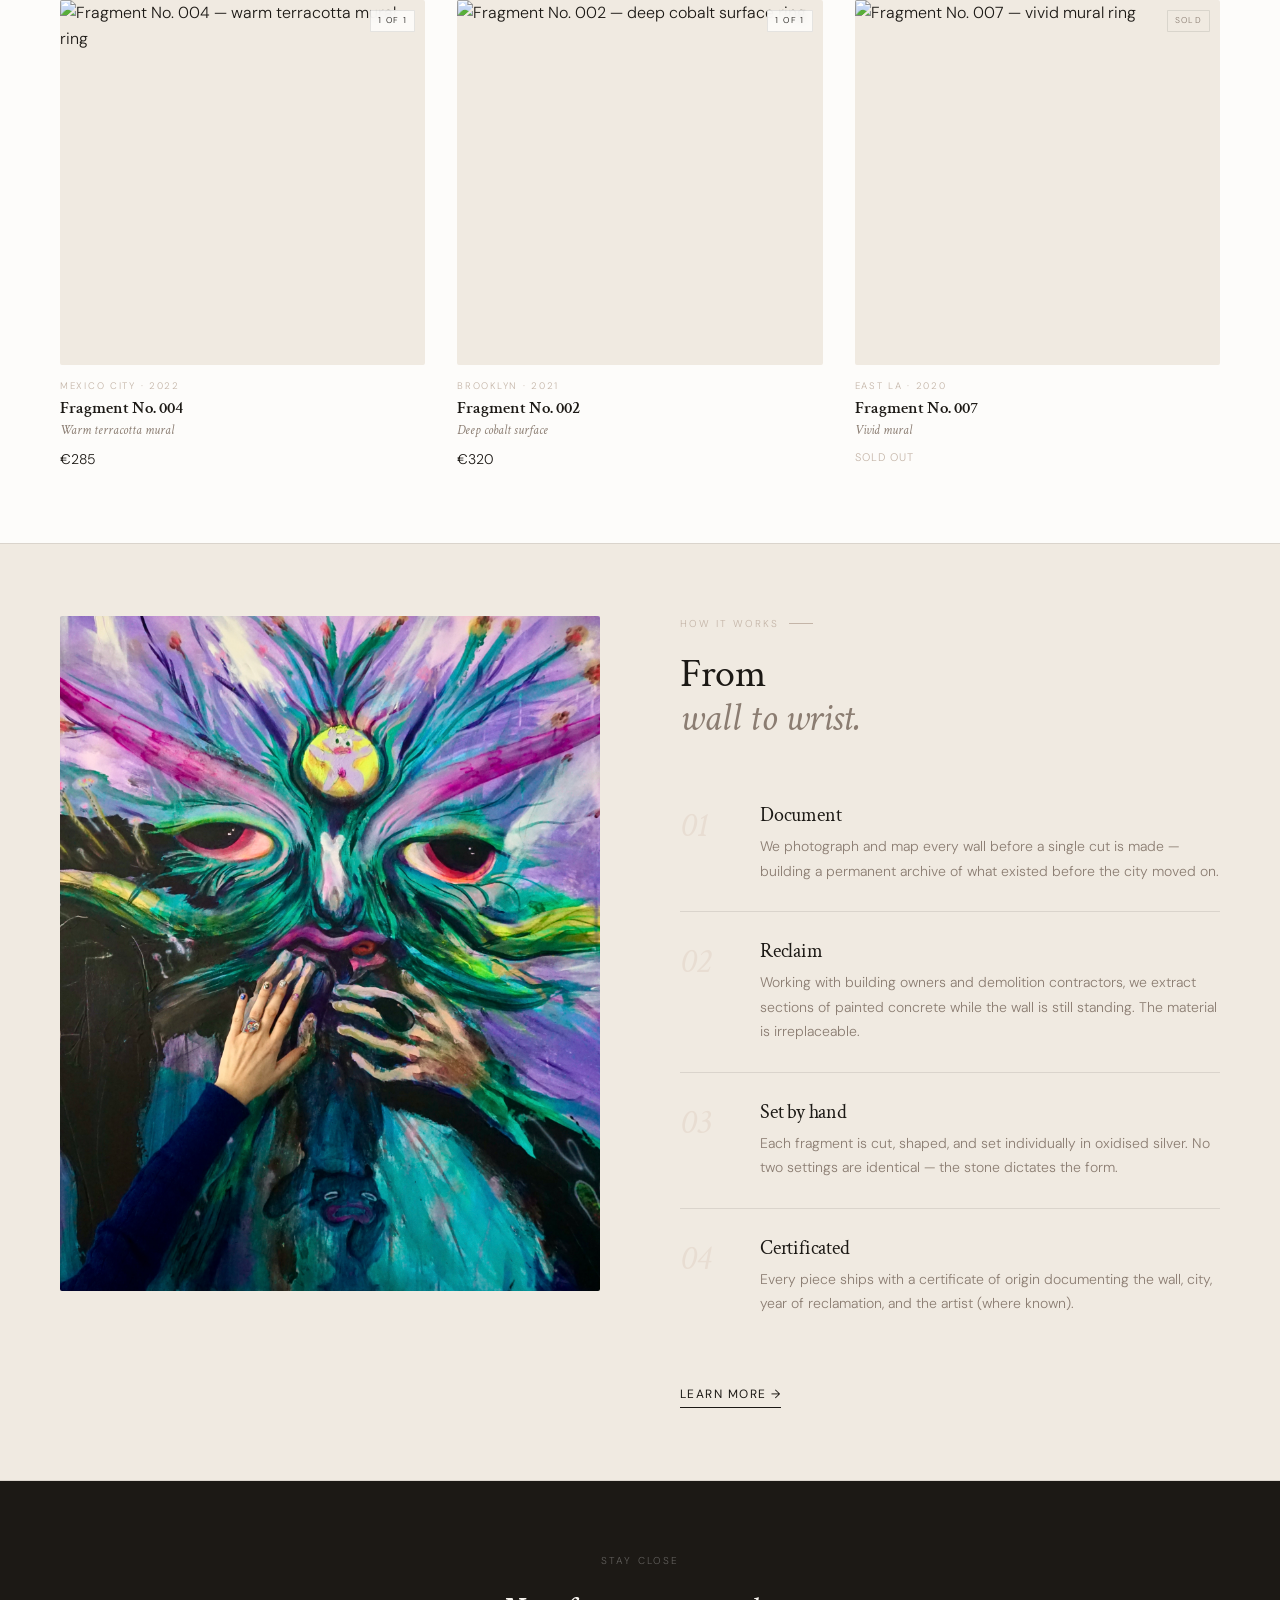
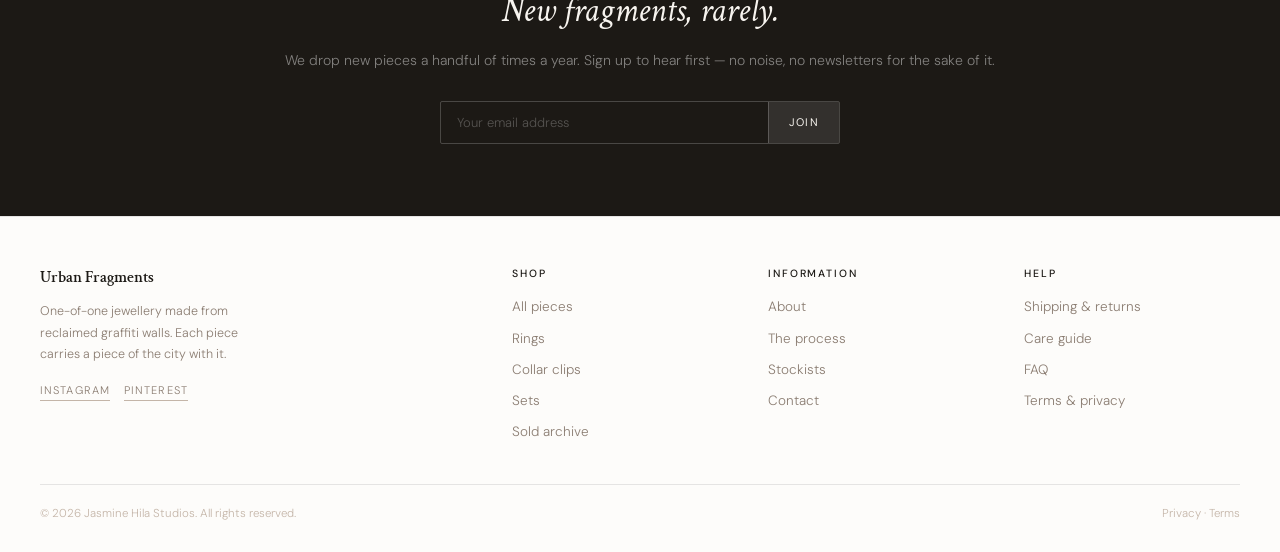
==== commit b5b53f59: "Update designs based on client meeting Brand hierarchy: - Flip nav logo: Jasmine Hila Studios (prima" ====
--- a/designs/index.html
+++ b/designs/index.html
@@ -206,10 +206,9 @@
 
   <!-- NAV -->
   <nav class="site-nav">
-    <a href="index.html" class="nav-logo">Urban Fragments <span>by Jasmine Hila Studios</span></a>
+    <a href="index.html" class="nav-logo">Jasmine Hila Studios <span>Urban Fragments</span></a>
     <ul class="nav-links">
       <li><a href="collections.html">Shop</a></li>
-      <li><a href="collections.html">Collections</a></li>
       <li><a href="about.html">About</a></li>
       <li><a href="process.html">Process</a></li>
     </ul>
@@ -225,7 +224,6 @@
   <!-- MOBILE DRAWER -->
   <div class="nav-drawer">
     <a href="collections.html">Shop</a>
-    <a href="collections.html">Collections</a>
     <a href="about.html">About</a>
     <a href="process.html">Process</a>
     <a href="contact.html">Contact</a>
@@ -337,19 +335,6 @@
     </div>
   </section>
 
-  <!-- FEATURE BANNER — Collar Clips -->
-  <section class="feature-banner">
-    <div class="feature-banner-img">
-      <img src="assets/img/DSC_4966.jpg" alt="Collar clips worn on shirt">
-    </div>
-    <div class="feature-banner-text">
-      <span class="feature-banner-tag">New — Wearables</span>
-      <h2>The collar<br><em>clip.</em></h2>
-      <p>A new form for the fragment. The collar clip carries a sliver of painted wall at your lapel — close enough to read the brushstroke, small enough to wear every day. Set by hand in oxidised silver. Each pair is cut from the same section of wall so the colours speak to each other.</p>
-      <a href="collections.html" class="link-underline">Shop collar clips →</a>
-    </div>
-  </section>
-
   <!-- PROCESS -->
   <section class="section section-linen">
     <div class="container">
@@ -405,19 +390,6 @@
         </div>
 
       </div>
-    </div>
-  </section>
-
-  <!-- ABOUT STRIP -->
-  <section class="about-strip">
-    <div class="about-strip-text">
-      <span class="label label-rule" style="margin-bottom: 20px;">The studio</span>
-      <h2>Made with<br><em>intention.</em></h2>
-      <p>Jasmine Hila Studios is an independent jewellery practice based between Zürich and Berlin. Urban Fragments is the first of three planned collections — each one anchored in a different act of urban preservation. Everything is made in small batches, in-house, by hand.</p>
-      <a href="about.html" class="link-underline">About the studio →</a>
-    </div>
-    <div class="about-strip-img">
-      <img src="assets/img/DSC_4961.jpg" alt="Couple in front of graffiti wall wearing Urban Fragments jewellery">
     </div>
   </section>
 
--- a/designs/assets/styles.css
+++ b/designs/assets/styles.css
@@ -558,3 +558,6 @@
 
 /* ── NAV SCRIPT HELPERS ── */
 .sr-only { position: absolute; width: 1px; height: 1px; padding: 0; margin: -1px; overflow: hidden; clip: rect(0,0,0,0); white-space: nowrap; border-width: 0; }
+
+/* ── DEV UTILITIES ── */
+.copy-placeholder { background: #fffacc; border: 1px dashed #ccb800; padding: 8px 14px; font-size: 12px; font-family: var(--font-sans); color: #665a00; border-radius: 2px; margin-bottom: 14px; font-style: normal; }
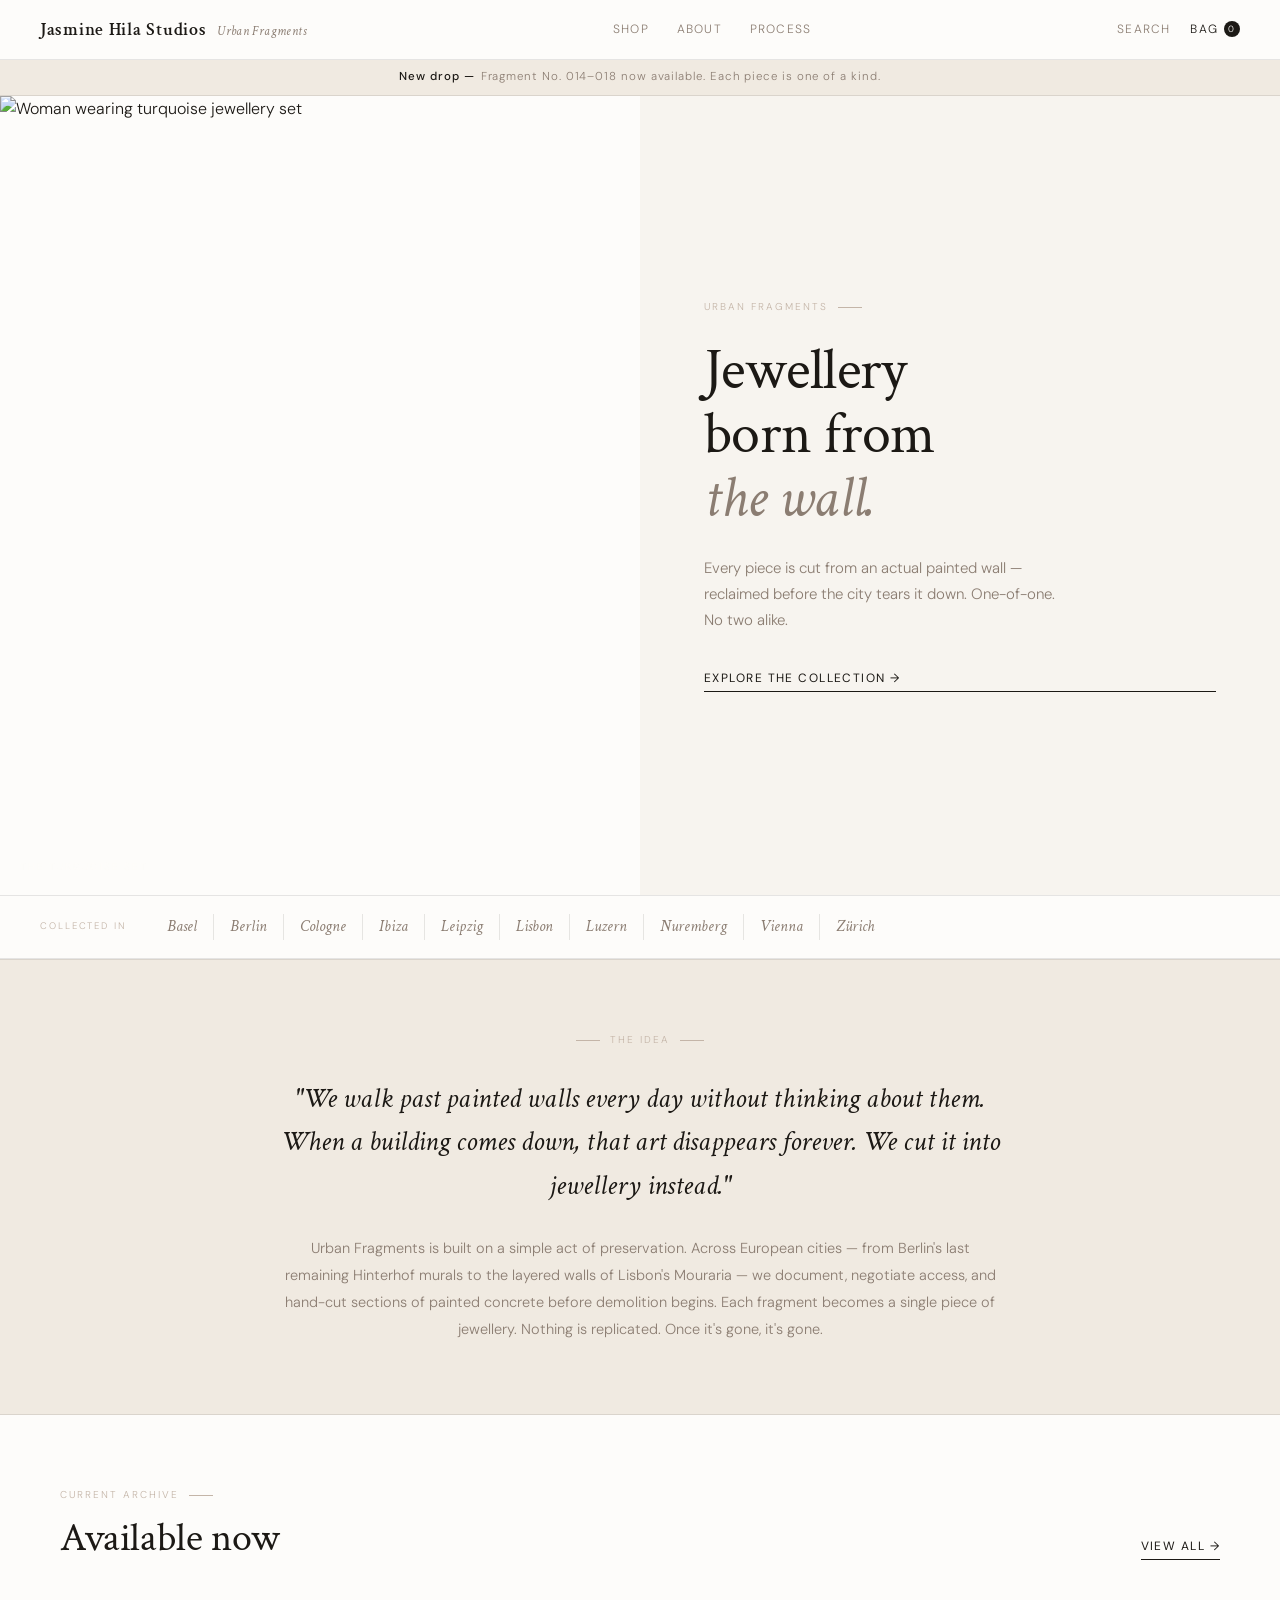
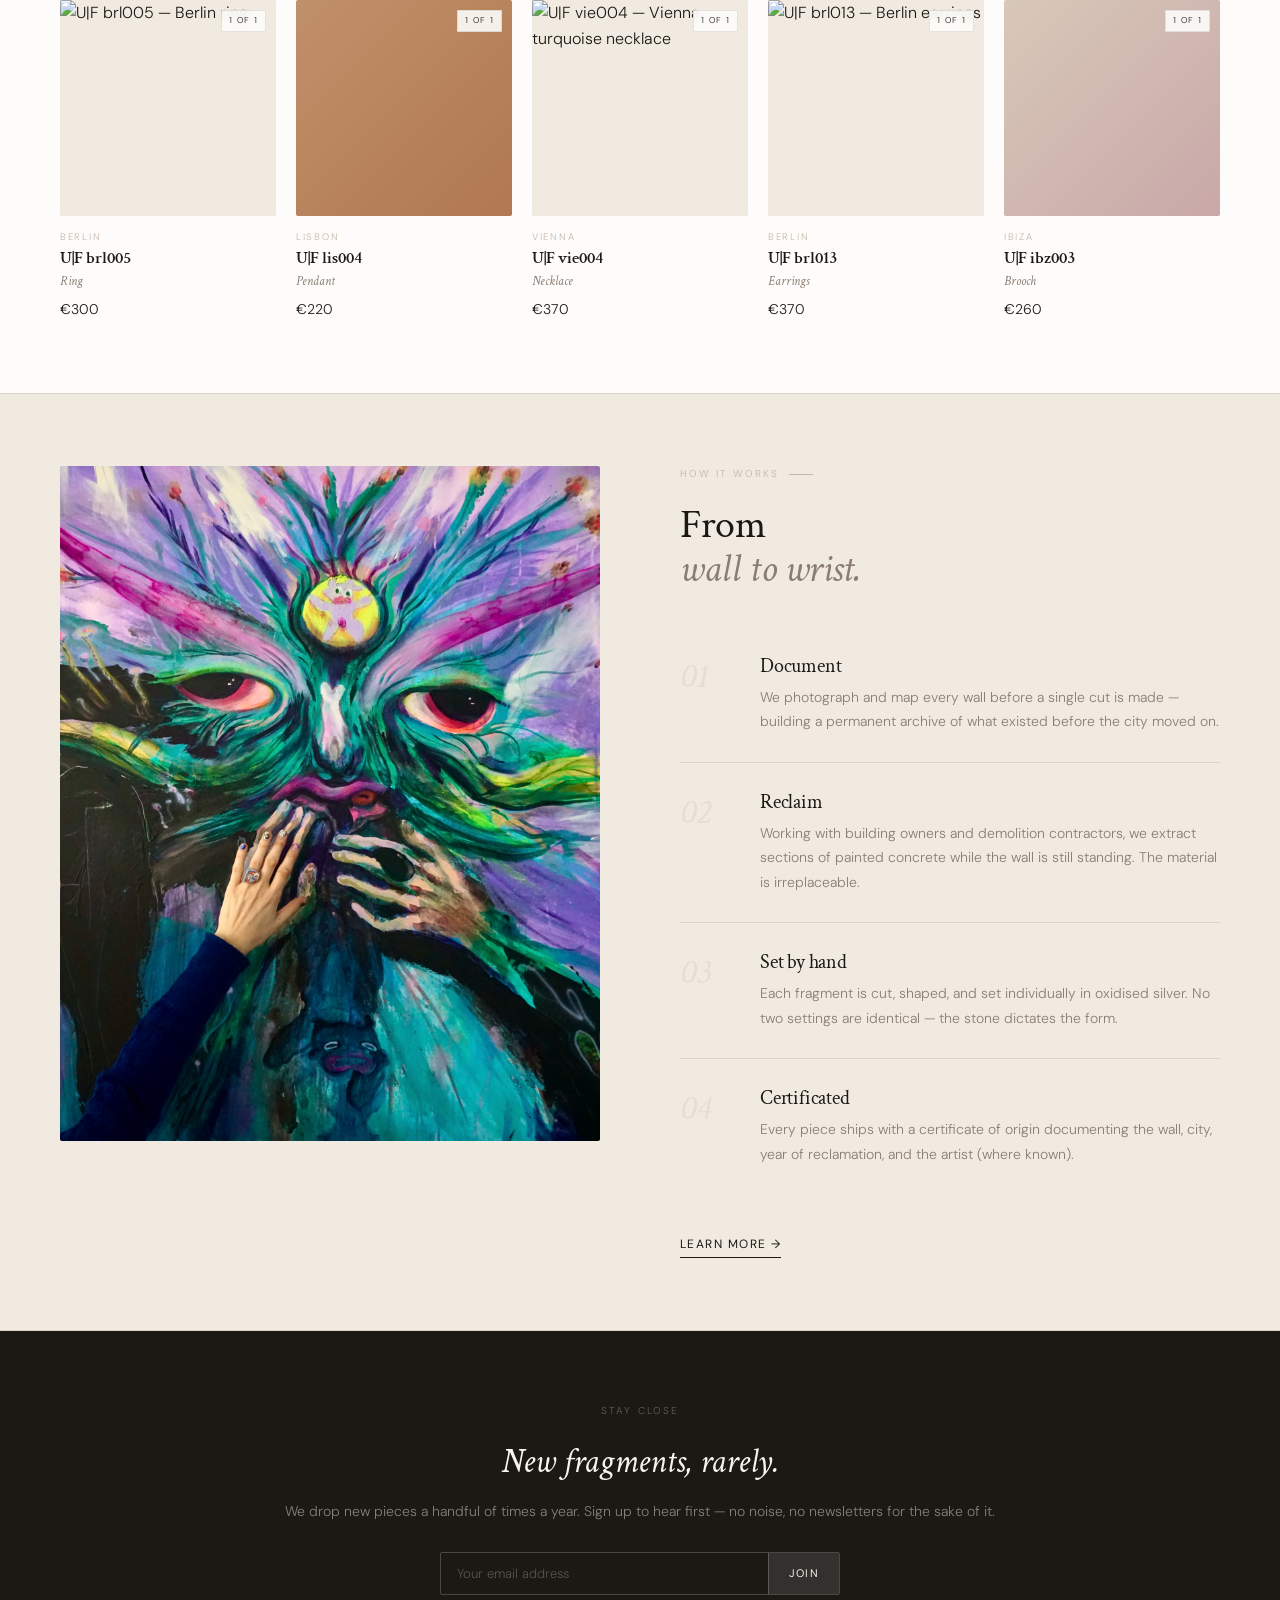
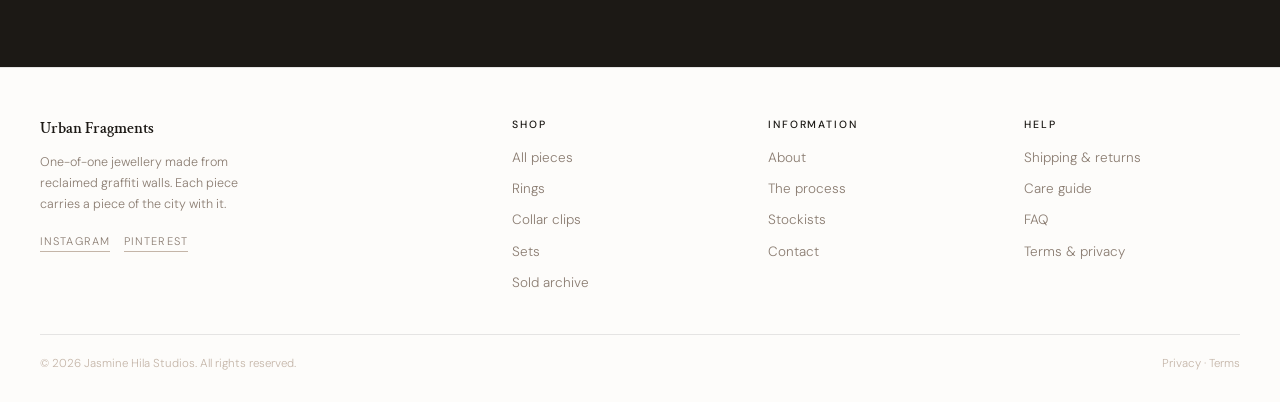
==== commit cc5aaddc: "Homepage: 5 products (one per category); Shop: compact dropdown filters Homepage: - Replace 3-produc" ====
--- a/designs/index.html
+++ b/designs/index.html
@@ -137,6 +137,19 @@
       min-height: 480px;
     }
 
+    /* ── 5-col home product grid ── */
+    .product-grid-home {
+      display: grid;
+      grid-template-columns: repeat(5, 1fr);
+      gap: 20px;
+    }
+    @media (max-width: 1024px) {
+      .product-grid-home { grid-template-columns: repeat(3, 1fr); }
+    }
+    @media (max-width: 600px) {
+      .product-grid-home { grid-template-columns: repeat(2, 1fr); }
+    }
+
     /* ── RESPONSIVE: mobile hero ── */
     @media (max-width: 768px) {
       .home-hero {
@@ -293,43 +306,65 @@
         <a href="collections.html" class="link-underline">View all →</a>
       </div>
 
-      <div class="product-grid-3">
-
-        <!-- Product 1 -->
-        <div class="product-card">
+      <div class="product-grid-home">
+
+        <!-- Ring -->
+        <a href="product.html" class="product-card">
           <div class="product-img">
-            <img src="assets/img/DSC04308.JPG" alt="Fragment No. 004 — warm terracotta mural ring">
+            <img src="assets/img/DSC_5086.jpg" alt="U|F brl005 — Berlin ring">
             <span class="product-badge">1 of 1</span>
           </div>
-          <div class="product-city">Mexico City · 2022</div>
-          <div class="product-name">Fragment No. 004</div>
-          <div class="product-type">Warm terracotta mural</div>
-          <div class="product-price">€285</div>
-        </div>
-
-        <!-- Product 2 -->
-        <div class="product-card">
+          <div class="product-city">Berlin</div>
+          <div class="product-name">U|F brl005</div>
+          <div class="product-type">Ring</div>
+          <div class="product-price">€300</div>
+        </a>
+
+        <!-- Pendant -->
+        <a href="product.html" class="product-card">
+          <div class="product-img ph-brown-orange">
+            <span class="product-badge">1 of 1</span>
+          </div>
+          <div class="product-city">Lisbon</div>
+          <div class="product-name">U|F lis004</div>
+          <div class="product-type">Pendant</div>
+          <div class="product-price">€220</div>
+        </a>
+
+        <!-- Necklace -->
+        <a href="product.html" class="product-card">
           <div class="product-img">
-            <img src="assets/img/DSC04288.JPG" alt="Fragment No. 002 — deep cobalt surface ring">
+            <img src="assets/img/DSC_4870.jpg" alt="U|F vie004 — Vienna turquoise necklace">
             <span class="product-badge">1 of 1</span>
           </div>
-          <div class="product-city">Brooklyn · 2021</div>
-          <div class="product-name">Fragment No. 002</div>
-          <div class="product-type">Deep cobalt surface</div>
-          <div class="product-price">€320</div>
-        </div>
-
-        <!-- Product 3 -->
-        <div class="product-card">
+          <div class="product-city">Vienna</div>
+          <div class="product-name">U|F vie004</div>
+          <div class="product-type">Necklace</div>
+          <div class="product-price">€370</div>
+        </a>
+
+        <!-- Earrings -->
+        <a href="product.html" class="product-card">
           <div class="product-img">
-            <img src="assets/img/DSC_5086.jpg" alt="Fragment No. 007 — vivid mural ring">
-            <span class="product-badge sold">Sold</span>
-          </div>
-          <div class="product-city">East LA · 2020</div>
-          <div class="product-name">Fragment No. 007</div>
-          <div class="product-type">Vivid mural</div>
-          <div class="product-price sold">Sold out</div>
-        </div>
+            <img src="assets/img/DSC_4955.jpg" alt="U|F brl013 — Berlin earrings">
+            <span class="product-badge">1 of 1</span>
+          </div>
+          <div class="product-city">Berlin</div>
+          <div class="product-name">U|F brl013</div>
+          <div class="product-type">Earrings</div>
+          <div class="product-price">€370</div>
+        </a>
+
+        <!-- Brooch -->
+        <a href="product.html" class="product-card">
+          <div class="product-img ph-beige-pink">
+            <span class="product-badge">1 of 1</span>
+          </div>
+          <div class="product-city">Ibiza</div>
+          <div class="product-name">U|F ibz003</div>
+          <div class="product-type">Brooch</div>
+          <div class="product-price">€260</div>
+        </a>
 
       </div>
     </div>
